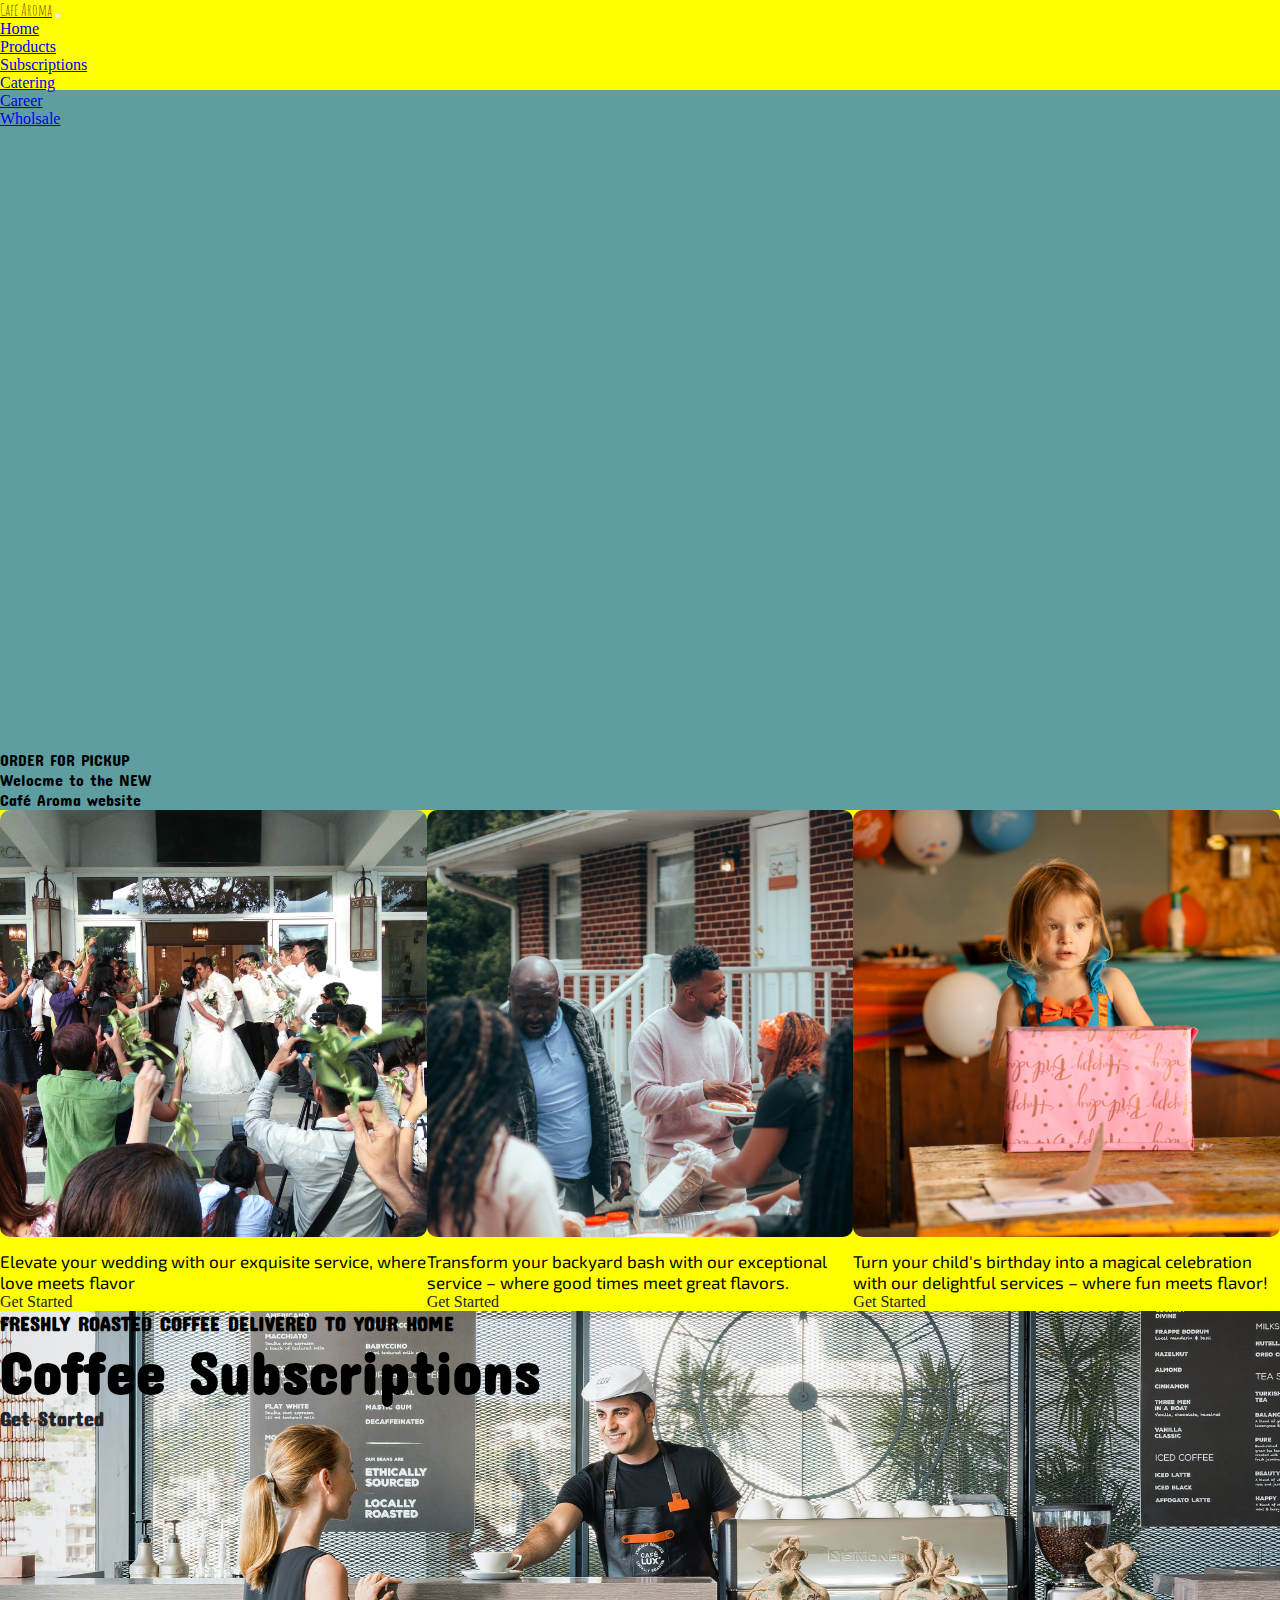
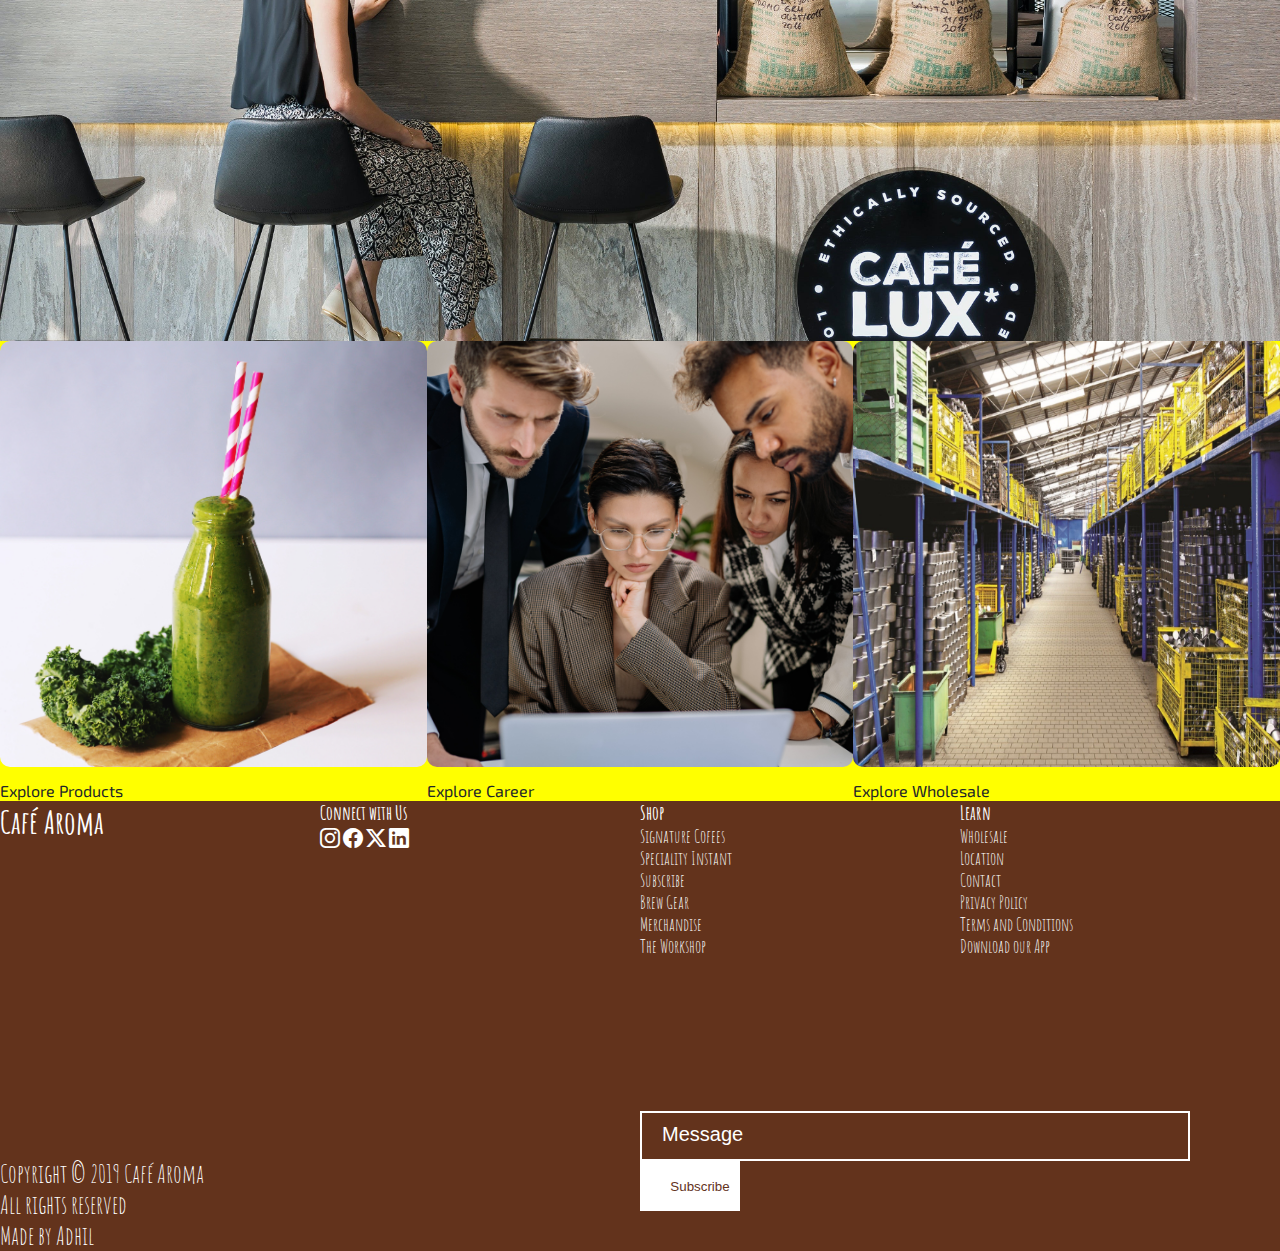
==== index.html @ 944af0ed "Front-End 0.8" ====
<!DOCTYPE html>
<html lang="en">

<head>
    <meta charset="UTF-8">
    <meta name="viewport" content="width=device-width, initial-scale=1.0">
    <title>Document</title>
    <link rel="stylesheet" href="style.css">
    <link href="https://cdn.jsdelivr.net/npm/bootstrap@5.3.2/dist/css/bootstrap.min.css" rel="stylesheet"
        integrity="sha384-T3c6CoIi6uLrA9TneNEoa7RxnatzjcDSCmG1MXxSR1GAsXEV/Dwwykc2MPK8M2HN" crossorigin="anonymous">
    <link rel="preconnect" href="https://fonts.googleapis.com">
    <link rel="preconnect" href="https://fonts.gstatic.com" crossorigin>
    <link href="https://fonts.googleapis.com/css2?family=Concert+One&family=Permanent+Marker&display=swap"
        rel="stylesheet">
    <link rel="preconnect" href="https://fonts.googleapis.com">
    <link rel="preconnect" href="https://fonts.gstatic.com" crossorigin>
    <link href="https://fonts.googleapis.com/css2?family=Exo+2:wght@600&display=swap" rel="stylesheet">
    <link rel="preconnect" href="https://fonts.googleapis.com">
    <link rel="preconnect" href="https://fonts.gstatic.com" crossorigin>
    <link href="https://fonts.googleapis.com/css2?family=Amatic+SC:wght@700&display=swap" rel="stylesheet">
    <link rel="stylesheet" href="https://cdn.jsdelivr.net/npm/bootstrap-icons@1.11.3/font/bootstrap-icons.min.css">
    <link rel="preconnect" href="https://fonts.googleapis.com">
    <link rel="preconnect" href="https://fonts.gstatic.com" crossorigin>
    <link href="https://fonts.googleapis.com/css2?family=Roboto+Slab&display=swap" rel="stylesheet">
</head>

<body>

    <!-- bootstrap navbar start -->

    <nav class="navbar navbar-expand-lg p-3 bg-light">
        <div class="container-fluid">
            <a class="navbar-brand fs-1" href="#"><span class="logo-designer fw-bold">Café Aroma</span></a>
            <button class="navbar-toggler" type="button" data-bs-toggle="collapse"
                data-bs-target="#navbarSupportedContent" aria-controls="navbarSupportedContent" aria-expanded="false"
                aria-label="Toggle navigation">
                <span class="navbar-toggler-icon"></span>
            </button>
            <div class="collapse navbar-collapse" id="navbarSupportedContent">
                <ul class="navbar-nav ms-auto mb-2 mb-lg-0">
                    <li class="nav-item me-5">
                        <a class="nav-link fw-bold text-black" href="index.html">Home</a>
                    </li>
                    <li class="nav-item me-5">
                        <a class="nav-link fw-bold text-black" href="product.html">Products</a>
                    </li>
                    <li class="nav-item me-5">
                        <a class="nav-link fw-bold text-black" href="subscription.html">Subscriptions</a>
                    </li>
                    <li class="nav-item me-5">
                        <a class="nav-link fw-bold text-black" href="#">Catering</a>
                    </li>
                    <li class="nav-item me-5">
                        <a class="nav-link fw-bold text-black" href="#">Career</a>
                    </li>
                    <li class="nav-item me-5">
                        <a class="nav-link fw-bold text-black" href="#">Wholsale</a>
                    </li>
                </ul>
            </div>
        </div>
    </nav>

    <!-- bootstrap navbar end -->

    <!-- welcome image and intro start -->

    <div class="welcome-intro p-5">
        <div class="welcome-text">
            <span class="fs-5 text-light">ORDER FOR PICKUP</span>
            <br>
            <span class="fs-2 text-light">Welocme to the NEW <br>Café Aroma website</span>
        </div>
    </div>

    <!-- welcome image and intro end -->

    <!-- catering advertisement start -->

    <div class="catering-ad p-4">
        <div class="catering-promo p-3">
            <img src="catering ad/pexels-nataza-krys-1406374.jpg" alt="wedding" class="catering-promo-img">
            <span class="">Elevate your wedding with our exquisite service, where love meets flavor</span>
            <br>
            <a href="#">Get Started</a>
        </div>
        <div class="catering-promo p-3">
            <img src="catering ad/pexels-samuel-peter-16617569.jpg" alt="wedding" class="catering-promo-img">
            <span class="">Transform your backyard bash with our exceptional service – where good times meet great flavors.</span>
            <br>
            <a href="#">Get Started</a>
        </div>
        <div class="catering-promo p-3">
            <img src="catering ad/pexels-tom-fisk-14197884.jpg" alt="wedding" class="catering-promo-img">
            <span class="">Turn your child's birthday into a magical celebration with our delightful services – where fun meets flavor!</span>
            <br>
            <a href="#">Get Started</a>
        </div>
    </div>

    <!-- catering advertisement end -->

    <!-- catering promo start -->

    <div class="subscription-ad p-5">
        <div class="subscription-text">
            <h3>FRESHLY ROASTED COFFEE DELIVERED TO YOUR HOME</h3>
            <h1>Coffee Subscriptions</h1>
            <h3><a href="#">Get Started</a></h3>
        </div>
    </div>

    <!-- catering promo end -->

    <!-- other services start -->

    <div class="catering-ad p-lg-4 p-sm-2">
        <div class="catering-promo p-3">
            <img src="other services/pexels-alisha-mishra-1346347.jpg" alt="wedding" class="catering-promo-img">
            <br>
            <a href="#" class="explore-designer">Explore Products</a>
        </div>
        <div class="catering-promo p-3">
            <img src="other services/pexels-yan-krukau-7691691.jpg" alt="wedding" class="catering-promo-img">
            <br>
            <a href="#" class="explore-designer">Explore Career</a>
        </div>
        <div class="catering-promo p-3">
            <img src="other services/pexels-endura-tiles-14554082.jpg" alt="wedding" class="catering-promo-img">
            <br>
            <a href="#" class="explore-designer">Explore Wholesale</a>
        </div>
    </div>

    <!-- other services end -->

    <!-- footer start -->

    <footer>
        <div class="footer-left">
            <div class="footer-sub-left p-4">
                <div class=""><h1>Café Aroma</h1></div>
                <div class="">
                    <p>
                        Copyright © 2019 Café Aroma <br>
                        All rights reserved <br>
                        Made by Adhil <br>
                    </p>
                </div>
            </div>
            <div class="footer-sub-right p-4">
                <h3>Connect with Us</h3>
                <i class="bi bi-instagram m-2"></i>
                <i class="bi bi-facebook m-2"></i>
                <i class="bi bi-twitter-x m-2"></i>
                <i class="bi bi-linkedin m-2"></i>
            </div>
        </div>
        <div class="footer-right">
            <div class="footer-sub-top">
                <div class="footer-in-left p-4">
                    <h3>Shop</h3>
                    <a href="#">Signature Cofees</a>
                    <br>
                    <a href="#">Speciality Instant</a>
                    <br>
                    <a href="">Subscribe</a>
                    <br>
                    <a href="#">Brew Gear</a>
                    <br>
                    <a href="#">Merchandise</a>
                    <br>
                    <a href="#">The Workshop</a>
                </div>
                <div class="footer-in-right p-4">
                    <h3>Learn</h3>
                    <a href="#">Wholesale</a>
                    <br>
                    <a href="#">Location</a>
                    <br>
                    <a href="">Contact</a>
                    <br>
                    <a href="#">Privacy Policy</a>
                    <br>
                    <a href="#">Terms and Conditions</a>
                    <br>
                    <a href="#">Download our App</a>
                </div>
            </div>
            <div class="footer-sub-bottom px-3">
                <input type="text" class="message-index" placeholder="Message">
                <button class="message-index-send">Subscribe</button>
            </div>
        </div>
    </footer>

    <!-- footer end -->





    <script src="https://cdn.jsdelivr.net/npm/bootstrap@5.3.2/dist/js/bootstrap.bundle.min.js"
        integrity="sha384-C6RzsynM9kWDrMNeT87bh95OGNyZPhcTNXj1NW7RuBCsyN/o0jlpcV8Qyq46cDfL"
        crossorigin="anonymous"></script>
</body>

</html>
---- style.css ----
* {
    margin: 0;
    padding: 0;
    box-sizing: border-box;
}

body {
    background-color: yellow;
}

nav {
    height: 10vh;
}

.logo-designer {
    color: #63331c;
    font-family: 'Amatic SC', sans-serif;
}

.welcome-intro {
    width: 100%;
    height: 80vh;
    background-color: cadetblue;
    background-image: url("pexels-arthouse-studio-4344544.jpg");
    background-size: cover;
    display: flex;
    justify-content: start;
    align-items: end;
}

.welcome-text {
    width: fit-content;
    height: fit-content;
}

.welcome-text span {
    font-family: 'Concert One', sans-serif;
}

.catering-ad {
    width: 100%;
    height: fit-content;
    display: flex;
    justify-content: space-around;
}

.catering-promo {
    width: 600px;
    height: fit-content;
}

.catering-promo-img {
    width: 100%;
    margin-bottom: 10px;
    border-radius: 10px;
}

.catering-promo span {
    font-family: 'Exo 2', sans-serif;
    font-size: 17px;
}

.catering-promo a {
    color: #212529;
    text-decoration: none;
    font-size: 16px;
}

.subscription-ad {
    width: 100%;
    height: 70vh;
    background-image: url("pexels-quark-studio-2506993.jpg");
    background-size: cover;
    font-family: 'Concert One', sans-serif;
    display: flex;
    justify-content: start;
    align-items: start;
}

.subscription-ad h3 {
    font-size: 20px;
}

.subscription-ad h1 {
    font-size: 60px;
}

.subscription-ad h3 a {
    color: #212529;
    text-decoration: none;
}

.subscription-text {
    height: fit-content;
}

.explore-designer {
    font-family: 'Exo 2', sans-serif;
    font-size: 20px;
}

footer {
    width: 100%;
    height: 50vh;
    display: flex;
    font-family: 'Amatic SC', sans-serif;
    color: white;
}

.footer-left {
    width: 50%;
    height: 100%;
    display: flex;
}

.footer-sub-left {
    width: 50%;
    height: 100%;
    background-color: #63331c;
    display: flex;
    flex-direction: column;
    justify-content: space-between;
}

.footer-sub-left p {
    font-size: 25px;
}

.footer-sub-right {
    width: 50%;
    height: 100%;
    background-color: #63331c;
}

.footer-sub-right i {
    font-size: 20px;
}

.footer-right {
    width: 50%;
    height: 100%;
    display: flex;
    flex-direction: column;
}

.footer-sub-top {
    width: 100%;
    height: 60%;
    display: flex;
}

.footer-in-left {
    width: 50%;
    height: 100%;
    background-color: #63331c;
}

.footer-in-left a, .footer-in-right a {
    text-decoration: none;
    color: white;
    font-size: 18px;
}

.footer-in-right {
    width: 50%;
    height: 100%;
    background-color: #63331c;
}

.footer-sub-bottom {
    width: 100%;
    height: 40%;
    background-color: #63331c;
    padding-top: 40px;
}

.message-index {
    width: 550px;
    height: 50px;
    border: 2px solid white;
    background-color: transparent;
    padding-left: 20px;
}

.message-index::placeholder {
    font-size: 20px;
    color: white;
}

.message-index-send {
    width: 100px;
    height: 50px;
    background-color: white;
    color: #63331c;
    border: none;
    padding-left: 20px;
}

@media screen and (max-width: 450px){
    .catering-ad {
        flex-direction: column;
    }

    .catering-promo {
        width: 100%;
    }

    footer {
        flex-direction: column;
    }
    
    .footer-left {
        width: 100%;
        flex-direction: column;
    }
    
    .footer-sub-left {
        width: 100%;
        height: fit-content;
    }
    
    .footer-sub-right {
        width: 100%;
        height: fit-content;  
    }
    
    .footer-right {
        width: 100%;
    }
    
    .message-index {
        width: 70%;
    }
       
    .message-index-send {
        width: 29%;
    }

    .footer-sub-top {
        height: 75%;
    }

    .footer-sub-bottom {
        height: 25%;
    }

    .subscription-ad h3 {
        font-size: 15px;
    }
    
    .subscription-ad h1 {
        font-size: 40px;
    }

    .footer-sub-bottom {
        padding-top: 15px;
    }

}

.products {
    width: 100%;
    height: fit-content;
}

.products h2 {
    font-family: 'Amatic SC', sans-serif;
    font-size: 50px;
}

.products-container {
    width: 100%;
    height: fit-content;
    display: flex;
    justify-content: space-around;
    flex-wrap: wrap;

}

.product-item {
    width: 20%;
    margin: 10px;
    height: fit-content;
}

.product-item img {
    width: 100%;
}

.product-item span {
    font-family: 'Exo 2', sans-serif;
}

.p-name {
    font-size: 25px;
}

.price {
    font-size: 20px;
}

@media screen and (max-width: 450px){
    .product-item {
        width: 40%;
    }
}

.subscription-page-intro {
    width: 100%;
    height: 80vh;
    display: flex;
    justify-content: start;
    align-items: end;
    padding: 3rem;
}

.subscription-page-background {
    background-image: url("pexels-lisa-fotios-1833399.jpg");
    background-size: cover;
}

.catering-page-background {
    background-image: url("pexels-ibrahim-boran-903415.jpg");
    background-size: cover;
}

.career-page-background {
    background-image: url("pexels-andrea-piacquadio-789822.jpg");
    background-size: cover;
}

.subscription-page-intro-text {
    font-size: 50px;
}

.subscription-desc {
    width: 100%;
    height: fit-content;
    padding: 30px 200px;
    font-size: 20px;
    font-family: 'Roboto Slab', serif;
}

.sub-button {
    width: 100%;
    display: flex;
    justify-content: center;
    margin-top: 45px;
    margin-bottom: 20px;
}

.sub-button button {
    padding: 5px 15px;
    background-color: #63331c;
    border: none;
    color: white;
    letter-spacing: 3px;
}

.features-in-sec {
    width: 100%;
    height: 65vh;
    background: linear-gradient(to bottom, #f5f5f5, #ffffff);
    padding: 90px 150px;
    display: flex;
    justify-content: space-around;
}

.features-in-sec-reverse {
    flex-direction: row-reverse;
}

.features-in-sec-img {
    width: 30%;
    height: 100%;
}

.features-in-sec-img-1 {
    background-image: url("subscription features/pexels-mariam-antadze-10026601.jpg");
    background-size: cover;
}

.features-in-sec-img-2 {
    background-image: url("subscription features/pexels-mariam-antadze-10026524.jpg");
    background-size: cover;
}

.features-in-sec-img-3 {
    background-image: url("subscription features/pexels-ketut-subiyanto-4350055.jpg");
    background-size: cover;
}

.catering-in-sec-img-1 {
    background-image: url("catering features/pexels-cottonbro-studio-4255387.jpg");
    background-size: cover;
}

.catering-in-sec-img-2 {
    background-image: url("catering features/pexels-luke-barky-2947366.jpg");
    background-size: cover;
}

.catering-in-sec-img-3 {
    background-image: url("catering features/pexels-nicole-michalou-5778899.jpg");
    background-size: cover;
}

.career-in-sec-img-1 {
    background-image: url("career features/pexels-namzy-15105318.jpg");
    background-size: cover;
}

.career-in-sec-img-2 {
    background-image: url("career features/pexels-yan-krukau-8867475.jpg");
    background-size: cover;
}

.career-in-sec-img-3 {
    background-image: url("career features/pexels-vladislav-anchuk-19420186.jpg");
    background-size: cover;
}

.features-in-sec-content {
    width: 55%;
    height: 100%;
    display: flex;
    align-items: center;
    font-size: 18px;
    font-family: 'Roboto Slab', serif;
}

.features-in-sec-content h2 {
    font-family: 'Exo 2', sans-serif;
}

.contact-z1 {
    width: 100%;
    height: 80vh;
    padding: 90px 200px;
    background: linear-gradient(to bottom, #f5f5f5, #ffffff);
}

.contact-z2 {
    width: 100%;
    height: 100%;
    display: flex;
    justify-content: space-around;
}

.contact-image {
    width: 40%;
    height: 100%;
    background-image: url("pexels-julie-aagaard-2467287.jpg");
    background-size: cover;
}

.contact-contact {
    width: 60%;
    height: 100%;
    padding: 20px 50px;
}

.contact-contact h2 {
    font-size: 50px;
    font-family: 'Exo 2', sans-serif;
}

.contact-contact span {
    font-size: 14px;
    color: grey;
}

.input {
    margin: 15px 0;
}

.contact-contact input {
    padding: 5px 0;
    width: 100%;
    border-width: 0 0 1px 0;
    border-style: solid;
    border-color: black; 
}

.contact-contact textarea {
    padding: 5px 0;
    width: 100%;
    height: 100px;
    border-width: 0 0 1px 0;
    border-style: solid;
    border-color: black; 
}

.contact-contact input::placeholder {
    color: black;
}

.contact-contact textarea::placeholder {
    color: black;
}

.hrr {
    width: 100%;
    height: 1px;
    background-color: gray;
    display: none;
}

@media screen and (max-width:450px) {
    .subscription-page-intro {
        padding: 2rem;
    }

    .subscription-page-intro-text {
        font-size: 30px;
    }

    .subscription-desc {
        padding: 30px 50px;
        font-size: 15px;
        text-align: center;
    }

    .sub-button {
        margin-top: 20px;
    }

    .sub-button button {
        padding: 5px 10px;
        font-size: 13px;
    }

    .features-in-sec {
        flex-direction: column;
        padding: 10px 30px;
        height: fit-content;
        text-align: justify;
    }

    .features-in-sec-img {
        width: 100%;
        height: 250px;
        margin: 15px 0;
    }
    
    .features-in-sec-content {
        width: 100%;
        height: 55%;
    }

    .contact-z1 {
        height: fit-content;
        padding: 25px 30px;
    }

    .contact-z2 {
        flex-direction: column;
    }

    .contact-image {
        width: 100%;
        height: 250px;
    }

    .contact-contact {
        width: 100%;
        height: fit-content;
        padding: 20px 0;
    }

    .hrr {
        display: block;
    }
}
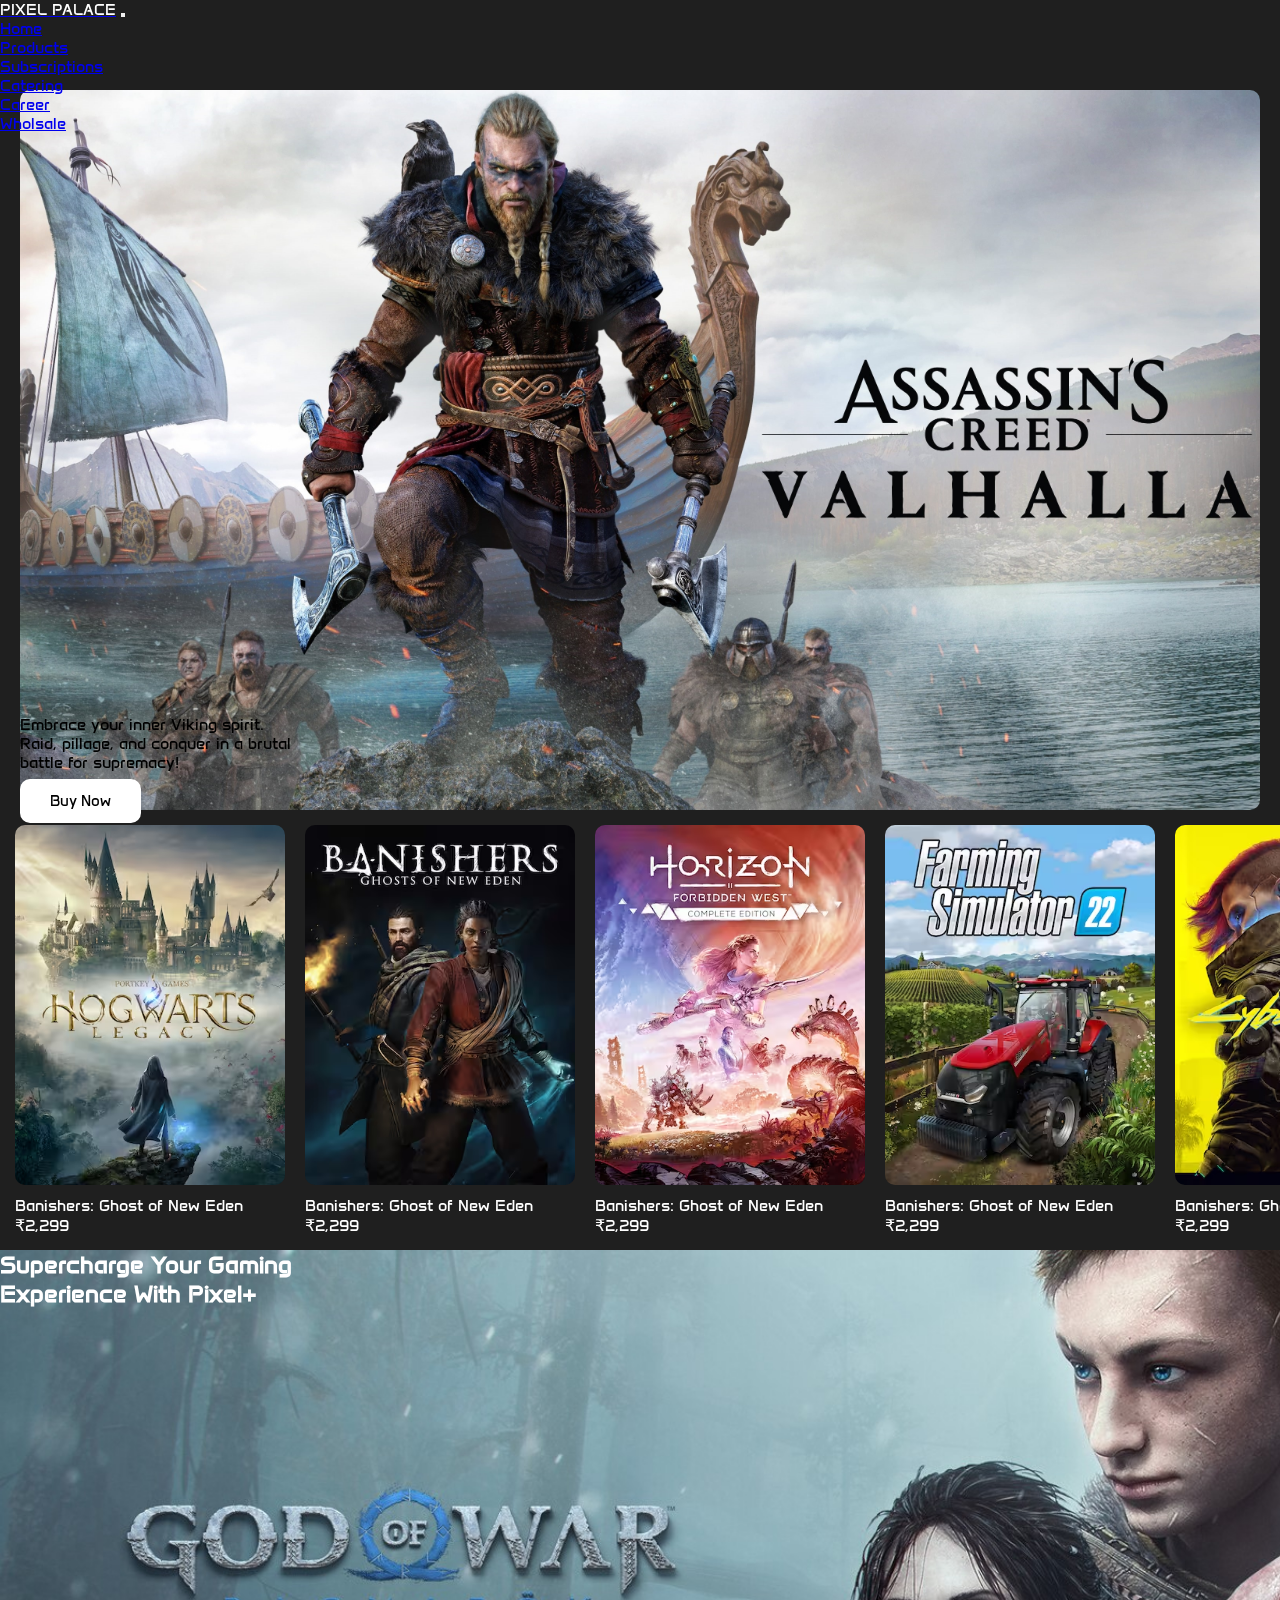
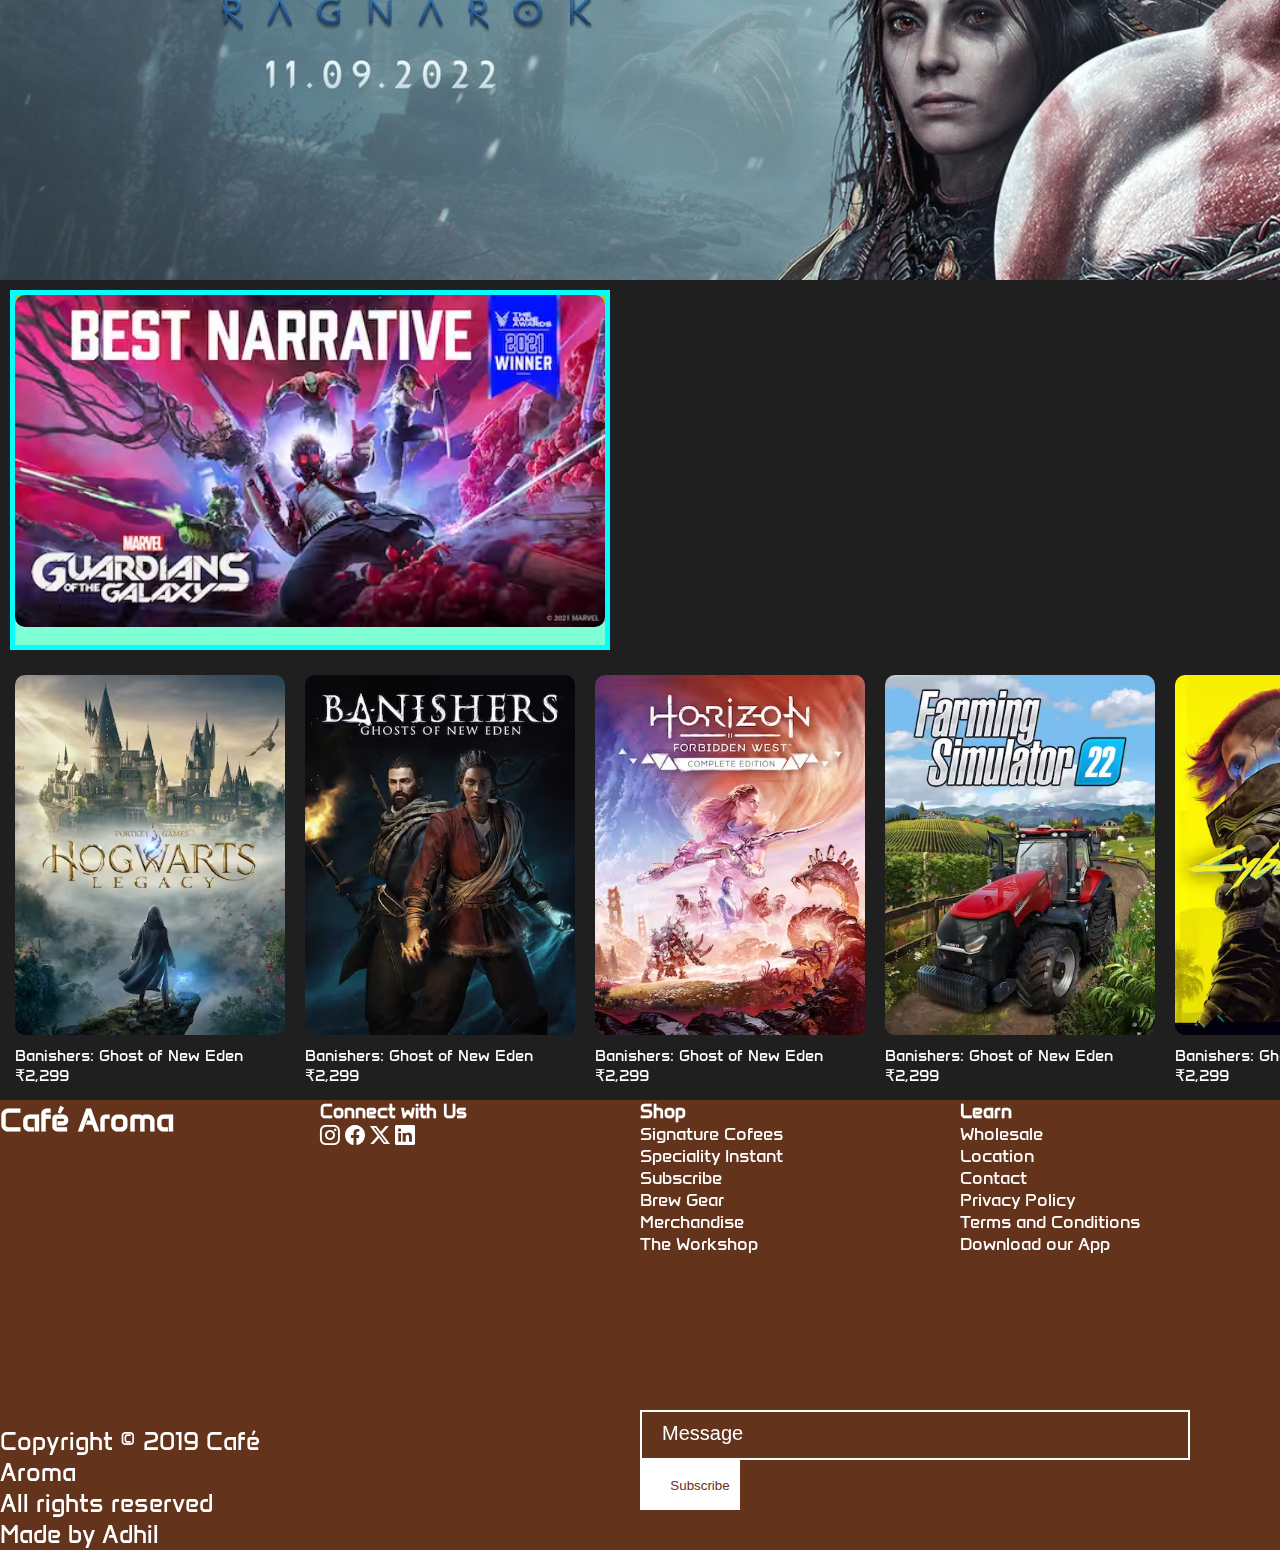
==== commit 7f038476: "Pixel" ====
--- a/index.html
+++ b/index.html
@@ -8,29 +8,20 @@
     <link rel="stylesheet" href="style.css">
     <link href="https://cdn.jsdelivr.net/npm/bootstrap@5.3.2/dist/css/bootstrap.min.css" rel="stylesheet"
         integrity="sha384-T3c6CoIi6uLrA9TneNEoa7RxnatzjcDSCmG1MXxSR1GAsXEV/Dwwykc2MPK8M2HN" crossorigin="anonymous">
-    <link rel="preconnect" href="https://fonts.googleapis.com">
-    <link rel="preconnect" href="https://fonts.gstatic.com" crossorigin>
-    <link href="https://fonts.googleapis.com/css2?family=Concert+One&family=Permanent+Marker&display=swap"
-        rel="stylesheet">
-    <link rel="preconnect" href="https://fonts.googleapis.com">
-    <link rel="preconnect" href="https://fonts.gstatic.com" crossorigin>
-    <link href="https://fonts.googleapis.com/css2?family=Exo+2:wght@600&display=swap" rel="stylesheet">
-    <link rel="preconnect" href="https://fonts.googleapis.com">
-    <link rel="preconnect" href="https://fonts.gstatic.com" crossorigin>
-    <link href="https://fonts.googleapis.com/css2?family=Amatic+SC:wght@700&display=swap" rel="stylesheet">
     <link rel="stylesheet" href="https://cdn.jsdelivr.net/npm/bootstrap-icons@1.11.3/font/bootstrap-icons.min.css">
     <link rel="preconnect" href="https://fonts.googleapis.com">
     <link rel="preconnect" href="https://fonts.gstatic.com" crossorigin>
-    <link href="https://fonts.googleapis.com/css2?family=Roboto+Slab&display=swap" rel="stylesheet">
+    <link href="https://fonts.googleapis.com/css2?family=Anta&display=swap" rel="stylesheet">
 </head>
 
-<body>
+<body class="anta-regular">
 
     <!-- bootstrap navbar start -->
 
-    <nav class="navbar navbar-expand-lg p-3 bg-light">
+    <nav class="navbar navbar-expand-lg p-3 .bg-dark-subtle">
         <div class="container-fluid">
-            <a class="navbar-brand fs-1" href="#"><span class="logo-designer fw-bold">Café Aroma</span></a>
+            <a class="navbar-brand fs-1" href="#"><span class="logo-designer fw-bold anta-regular">PIXEL
+                    PALACE</span></a>
             <button class="navbar-toggler" type="button" data-bs-toggle="collapse"
                 data-bs-target="#navbarSupportedContent" aria-controls="navbarSupportedContent" aria-expanded="false"
                 aria-label="Toggle navigation">
@@ -39,22 +30,22 @@
             <div class="collapse navbar-collapse" id="navbarSupportedContent">
                 <ul class="navbar-nav ms-auto mb-2 mb-lg-0">
                     <li class="nav-item me-5">
-                        <a class="nav-link fw-bold text-black" href="index.html">Home</a>
-                    </li>
-                    <li class="nav-item me-5">
-                        <a class="nav-link fw-bold text-black" href="product.html">Products</a>
-                    </li>
-                    <li class="nav-item me-5">
-                        <a class="nav-link fw-bold text-black" href="subscription.html">Subscriptions</a>
-                    </li>
-                    <li class="nav-item me-5">
-                        <a class="nav-link fw-bold text-black" href="#">Catering</a>
-                    </li>
-                    <li class="nav-item me-5">
-                        <a class="nav-link fw-bold text-black" href="#">Career</a>
-                    </li>
-                    <li class="nav-item me-5">
-                        <a class="nav-link fw-bold text-black" href="#">Wholsale</a>
+                        <a class="nav-link text-white" href="index.html">Home</a>
+                    </li>
+                    <li class="nav-item me-5">
+                        <a class="nav-link text-white" href="product.html">Products</a>
+                    </li>
+                    <li class="nav-item me-5">
+                        <a class="nav-link text-white" href="subscription.html">Subscriptions</a>
+                    </li>
+                    <li class="nav-item me-5">
+                        <a class="nav-link text-white" href="#">Catering</a>
+                    </li>
+                    <li class="nav-item me-5">
+                        <a class="nav-link text-white" href="#">Career</a>
+                    </li>
+                    <li class="nav-item me-5">
+                        <a class="nav-link text-white" href="#">Wholsale</a>
                     </li>
                 </ul>
             </div>
@@ -64,37 +55,91 @@
     <!-- bootstrap navbar end -->
 
     <!-- welcome image and intro start -->
-
-    <div class="welcome-intro p-5">
-        <div class="welcome-text">
-            <span class="fs-5 text-light">ORDER FOR PICKUP</span>
-            <br>
-            <span class="fs-2 text-light">Welocme to the NEW <br>Café Aroma website</span>
+    <div class="welcome-intro-parent">
+        <div class="welcome-intro p-5">
+            <div class="welcome-text">
+                <span class="fs-2 text-light">Embrace your inner Viking spirit. <br>Raid, pillage, and conquer in a brutal <br>battle for supremacy!</span>
+                <br>
+                <br>
+                <span class="text-dark cover-sale">Buy Now</span>
+            </div>
         </div>
     </div>
 
     <!-- welcome image and intro end -->
 
-    <!-- catering advertisement start -->
-
-    <div class="catering-ad p-4">
-        <div class="catering-promo p-3">
-            <img src="catering ad/pexels-nataza-krys-1406374.jpg" alt="wedding" class="catering-promo-img">
-            <span class="">Elevate your wedding with our exquisite service, where love meets flavor</span>
-            <br>
-            <a href="#">Get Started</a>
-        </div>
-        <div class="catering-promo p-3">
-            <img src="catering ad/pexels-samuel-peter-16617569.jpg" alt="wedding" class="catering-promo-img">
-            <span class="">Transform your backyard bash with our exceptional service – where good times meet great flavors.</span>
-            <br>
-            <a href="#">Get Started</a>
-        </div>
-        <div class="catering-promo p-3">
-            <img src="catering ad/pexels-tom-fisk-14197884.jpg" alt="wedding" class="catering-promo-img">
-            <span class="">Turn your child's birthday into a magical celebration with our delightful services – where fun meets flavor!</span>
-            <br>
-            <a href="#">Get Started</a>
+    <div class="featured-games">
+        <div class="game-card">
+            <div class="game-cover">
+                <img src="game-cover/hogwart.avif" alt="">
+            </div>
+            <div class="game-name">
+                <div class="">Banishers: Ghost of New Eden</div>
+            </div>
+            <div class="game-price">₹2,299</div>
+        </div>
+        <div class="game-card">
+            <div class="game-cover">
+                <img src="game-cover/banisher.avif" alt="">
+            </div>
+            <div class="game-name">
+                <div class="">Banishers: Ghost of New Eden</div>
+            </div>
+            <div class="game-price">₹2,299</div>
+        </div>
+        <div class="game-card">
+            <div class="game-cover">
+                <img src="game-cover/forbiden.avif" alt="">
+            </div>
+            <div class="game-name">
+                <div class="">Banishers: Ghost of New Eden</div>
+            </div>
+            <div class="game-price">₹2,299</div>
+        </div>
+        <div class="game-card">
+            <div class="game-cover">
+                <img src="game-cover/farm.avif" alt="">
+            </div>
+            <div class="game-name">
+                <div class="">Banishers: Ghost of New Eden</div>
+            </div>
+            <div class="game-price">₹2,299</div>
+        </div>
+        <div class="game-card">
+            <div class="game-cover">
+                <img src="game-cover/cyber.avif" alt="">
+            </div>
+            <div class="game-name">
+                <div class="">Banishers: Ghost of New Eden</div>
+            </div>
+            <div class="game-price">₹2,299</div>
+        </div>
+        <div class="game-card">
+            <div class="game-cover">
+                <img src="game-cover/skull.avif" alt="">
+            </div>
+            <div class="game-name">
+                <div class="">Banishers: Ghost of New Eden</div>
+            </div>
+            <div class="game-price">₹2,299</div>
+        </div>
+        <div class="game-card">
+            <div class="game-cover">
+                <img src="game-cover/hitman.avif" alt="">
+            </div>
+            <div class="game-name">
+                <div class="">Banishers: Ghost of New Eden</div>
+            </div>
+            <div class="game-price">₹2,299</div>
+        </div>
+        <div class="game-card">
+            <div class="game-cover">
+                <img src="game-cover/hogwart.avif" alt="">
+            </div>
+            <div class="game-name">
+                <div class="">Banishers: Ghost of New Eden</div>
+            </div>
+            <div class="game-price">₹2,299</div>
         </div>
     </div>
 
@@ -104,42 +149,104 @@
 
     <div class="subscription-ad p-5">
         <div class="subscription-text">
-            <h3>FRESHLY ROASTED COFFEE DELIVERED TO YOUR HOME</h3>
-            <h1>Coffee Subscriptions</h1>
-            <h3><a href="#">Get Started</a></h3>
-        </div>
-    </div>
-
-    <!-- catering promo end -->
-
-    <!-- other services start -->
-
-    <div class="catering-ad p-lg-4 p-sm-2">
-        <div class="catering-promo p-3">
-            <img src="other services/pexels-alisha-mishra-1346347.jpg" alt="wedding" class="catering-promo-img">
-            <br>
-            <a href="#" class="explore-designer">Explore Products</a>
-        </div>
-        <div class="catering-promo p-3">
-            <img src="other services/pexels-yan-krukau-7691691.jpg" alt="wedding" class="catering-promo-img">
-            <br>
-            <a href="#" class="explore-designer">Explore Career</a>
-        </div>
-        <div class="catering-promo p-3">
-            <img src="other services/pexels-endura-tiles-14554082.jpg" alt="wedding" class="catering-promo-img">
-            <br>
-            <a href="#" class="explore-designer">Explore Wholesale</a>
-        </div>
-    </div>
-
-    <!-- other services end -->
+            <h2>Supercharge Your Gaming <br>
+                Experience With Pixel+</h2>
+        </div>
+    </div>
+
+    <div class="sales">
+        <div class="sales-card">
+            <div class="sale-cover">
+                <img src="game-cover/Guardians.avif" alt="">
+            </div>
+            <div class="sale-name"></div>
+            <div class="sale-price"></div>
+        </div>
+    </div>
+
+    <div class="featured-games">
+        <div class="game-card">
+            <div class="game-cover">
+                <img src="game-cover/hogwart.avif" alt="">
+            </div>
+            <div class="game-name">
+                <div class="">Banishers: Ghost of New Eden</div>
+            </div>
+            <div class="game-price">₹2,299</div>
+        </div>
+        <div class="game-card">
+            <div class="game-cover">
+                <img src="game-cover/banisher.avif" alt="">
+            </div>
+            <div class="game-name">
+                <div class="">Banishers: Ghost of New Eden</div>
+            </div>
+            <div class="game-price">₹2,299</div>
+        </div>
+        <div class="game-card">
+            <div class="game-cover">
+                <img src="game-cover/forbiden.avif" alt="">
+            </div>
+            <div class="game-name">
+                <div class="">Banishers: Ghost of New Eden</div>
+            </div>
+            <div class="game-price">₹2,299</div>
+        </div>
+        <div class="game-card">
+            <div class="game-cover">
+                <img src="game-cover/farm.avif" alt="">
+            </div>
+            <div class="game-name">
+                <div class="">Banishers: Ghost of New Eden</div>
+            </div>
+            <div class="game-price">₹2,299</div>
+        </div>
+        <div class="game-card">
+            <div class="game-cover">
+                <img src="game-cover/cyber.avif" alt="">
+            </div>
+            <div class="game-name">
+                <div class="">Banishers: Ghost of New Eden</div>
+            </div>
+            <div class="game-price">₹2,299</div>
+        </div>
+        <div class="game-card">
+            <div class="game-cover">
+                <img src="game-cover/skull.avif" alt="">
+            </div>
+            <div class="game-name">
+                <div class="">Banishers: Ghost of New Eden</div>
+            </div>
+            <div class="game-price">₹2,299</div>
+        </div>
+        <div class="game-card">
+            <div class="game-cover">
+                <img src="game-cover/hitman.avif" alt="">
+            </div>
+            <div class="game-name">
+                <div class="">Banishers: Ghost of New Eden</div>
+            </div>
+            <div class="game-price">₹2,299</div>
+        </div>
+        <div class="game-card">
+            <div class="game-cover">
+                <img src="game-cover/hogwart.avif" alt="">
+            </div>
+            <div class="game-name">
+                <div class="">Banishers: Ghost of New Eden</div>
+            </div>
+            <div class="game-price">₹2,299</div>
+        </div>
+    </div>
 
     <!-- footer start -->
 
     <footer>
         <div class="footer-left">
             <div class="footer-sub-left p-4">
-                <div class=""><h1>Café Aroma</h1></div>
+                <div class="">
+                    <h1>Café Aroma</h1>
+                </div>
                 <div class="">
                     <p>
                         Copyright © 2019 Café Aroma <br>
--- a/style.css
+++ b/style.css
@@ -5,27 +5,50 @@
 }
 
 body {
-    background-color: yellow;
+    background-color: #1f1f1f;
+}
+
+::-webkit-scrollbar { 
+    display: none; 
+}
+
+.anta-regular {
+    font-family: "Anta", sans-serif;
+    font-weight: 400;
+    font-style: normal;
 }
 
 nav {
     height: 10vh;
+    background-color: #1f1f1f;
 }
 
 .logo-designer {
-    color: #63331c;
-    font-family: 'Amatic SC', sans-serif;
+    color: white;
+}
+
+.welcome-intro-parent {
+    padding: 0 20px 0 20px;
+    background-color: #1f1f1f;
 }
 
 .welcome-intro {
     width: 100%;
     height: 80vh;
     background-color: cadetblue;
-    background-image: url("pexels-arthouse-studio-4344544.jpg");
+    background-image: url("carosel-1.jpg");
     background-size: cover;
     display: flex;
     justify-content: start;
     align-items: end;
+    border-radius: 10px;
+}
+
+.cover-sale {
+    padding: 13px 30px;
+    background-color: white;
+    font-size: 15px;
+    border-radius: 10px;
 }
 
 .welcome-text {
@@ -33,15 +56,52 @@
     height: fit-content;
 }
 
-.welcome-text span {
-    font-family: 'Concert One', sans-serif;
-}
-
-.catering-ad {
-    width: 100%;
-    height: fit-content;
-    display: flex;
-    justify-content: space-around;
+.featured-games {
+    display: flex;
+    flex-wrap: nowrap;
+    overflow-x: auto;
+    padding: 10px;
+    background-color: #1f1f1f;
+}
+
+.game-card {
+    flex: 0 0 auto;
+    width: 280px;
+    height: fit-content;
+    margin-right: 10px;
+    padding: 5px;
+}
+
+.game-cover {
+    width: 100%;
+    height: 370px;
+}
+
+.game-cover img {
+    width: 100%;
+    border-radius: 10px;
+}
+
+.game-name {
+    width: 100%;
+    height: 20px;
+    display: flex;
+    align-items: center;
+    color: white;
+}
+
+.game-price {
+    width: 100%;
+    height: 20px;
+    display: flex;
+    align-items: center;
+    color: white;
+}
+
+/* .catering-ad {
+    height: fit-content;
+    display: flex;
+    overflow-x: auto;
 }
 
 .catering-promo {
@@ -56,7 +116,6 @@
 }
 
 .catering-promo span {
-    font-family: 'Exo 2', sans-serif;
     font-size: 17px;
 }
 
@@ -64,46 +123,84 @@
     color: #212529;
     text-decoration: none;
     font-size: 16px;
+} */
+
+.sales {
+    display: flex;
+    flex-wrap: nowrap;
+    overflow-x: auto;
+    padding: 10px;
+    background-color: #1f1f1f;
+    height: 450px;
+    height: fit-content;
+}
+
+.sales-card {
+    flex: 0 0 auto;
+    width: 600px;
+    height: fit-content !important;
+    margin-right: 10px;
+    padding: 5px;
+    height: 200px;
+    background-color: aqua;
+}
+
+.sale-cover {
+    width: 100%;
+    height: 270px;
+    background-color: yellowgreen;
+}
+
+.sale-cover img {
+    width: 100%;
+    border-radius: 10px;
+}
+
+.sale-name {
+    width: 100%;
+    height: 40px;
+    display: flex;
+    align-items: center;
+    color: white;
+    background-color: #63331c;
+}
+
+.sale-price {
+    width: 100%;
+    height: 40px;
+    display: flex;
+    align-items: center;
+    color: white;
+    background-color: aquamarine;
 }
 
 .subscription-ad {
     width: 100%;
     height: 70vh;
-    background-image: url("pexels-quark-studio-2506993.jpg");
-    background-size: cover;
-    font-family: 'Concert One', sans-serif;
+    background-image: url("carousel-2.jpg");
+    background-size: cover;
     display: flex;
     justify-content: start;
     align-items: start;
 }
 
-.subscription-ad h3 {
+.subscription-ad h2{
+    color: white;
+    text-decoration: none;
+}
+
+.subscription-text {
+    height: fit-content;
+}
+
+.explore-designer {
     font-size: 20px;
 }
 
-.subscription-ad h1 {
-    font-size: 60px;
-}
-
-.subscription-ad h3 a {
-    color: #212529;
-    text-decoration: none;
-}
-
-.subscription-text {
-    height: fit-content;
-}
-
-.explore-designer {
-    font-family: 'Exo 2', sans-serif;
-    font-size: 20px;
-}
-
 footer {
     width: 100%;
     height: 50vh;
     display: flex;
-    font-family: 'Amatic SC', sans-serif;
     color: white;
 }
 
@@ -264,7 +361,6 @@
 }
 
 .products h2 {
-    font-family: 'Amatic SC', sans-serif;
     font-size: 50px;
 }
 
@@ -287,10 +383,6 @@
     width: 100%;
 }
 
-.product-item span {
-    font-family: 'Exo 2', sans-serif;
-}
-
 .p-name {
     font-size: 25px;
 }
@@ -338,7 +430,6 @@
     height: fit-content;
     padding: 30px 200px;
     font-size: 20px;
-    font-family: 'Roboto Slab', serif;
 }
 
 .sub-button {
@@ -426,11 +517,6 @@
     display: flex;
     align-items: center;
     font-size: 18px;
-    font-family: 'Roboto Slab', serif;
-}
-
-.features-in-sec-content h2 {
-    font-family: 'Exo 2', sans-serif;
 }
 
 .contact-z1 {
@@ -462,7 +548,6 @@
 
 .contact-contact h2 {
     font-size: 50px;
-    font-family: 'Exo 2', sans-serif;
 }
 
 .contact-contact span {
